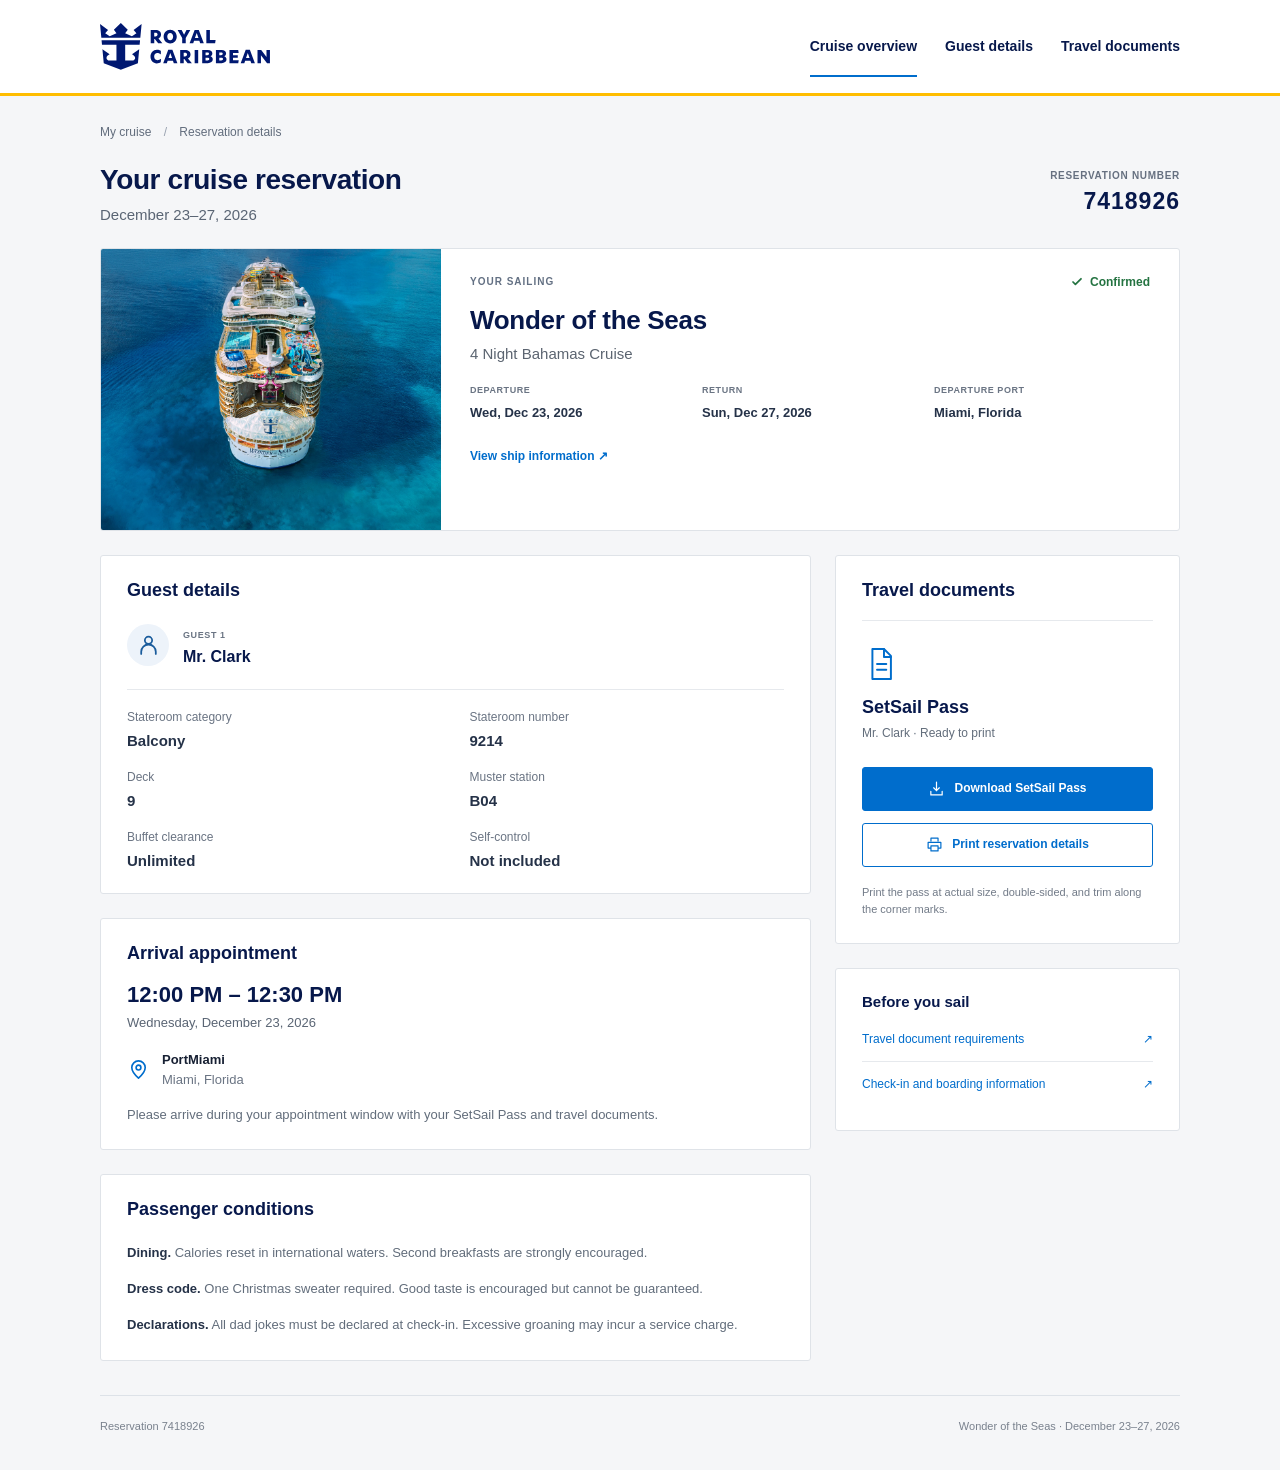
==== index.html @ a0b517d0 "Publish Christmas sailing page and printable pass" ====
<!doctype html>
<html lang="en">
<head>
  <meta charset="utf-8">
  <meta name="viewport" content="width=device-width,initial-scale=1">
  <meta name="robots" content="noindex,nofollow,noarchive">
  <meta name="theme-color" content="#07184b">
  <title>Reservation details | Wonder of the Seas</title>
  <meta name="description" content="Cruise reservation details for Mr. Clark, December 23-27, 2026.">
  <link rel="icon" type="image/svg+xml" href="assets/royal-caribbean.svg">
  <link rel="stylesheet" href="style.css">
</head>
<body>
  <a class="skip" href="#main">Skip to reservation details</a>
  <header class="header">
    <div class="header-inner">
      <a class="brand" href="https://www.royalcaribbean.com/" aria-label="Royal Caribbean website"><img src="assets/royal-caribbean.svg" width="170" height="47" alt="Royal Caribbean"></a>
      <nav aria-label="Reservation navigation">
        <a href="#overview" class="active">Cruise overview</a>
        <a href="#guests">Guest details</a>
        <a href="#documents">Travel documents</a>
      </nav>
    </div>
  </header>
  <main id="main" class="container">
    <div class="breadcrumb">My cruise <span aria-hidden="true">/</span> Reservation details</div>
    <div class="page-heading">
      <div><h1>Your cruise reservation</h1><p class="subheading">December 23–27, 2026</p></div>
      <div class="booking-reference"><span>RESERVATION NUMBER</span><strong>7418926</strong></div>
    </div>
    <section class="card cruise-summary" id="overview" aria-labelledby="ship-title">
      <img class="ship-photo" src="assets/wonder-of-the-seas.webp" width="640" height="450" alt="Aerial view of Royal Caribbean’s Wonder of the Seas at sea">
      <div class="cruise-info">
        <div class="summary-top"><span class="eyebrow">YOUR SAILING</span><span class="status"><svg viewBox="0 0 20 20" aria-hidden="true"><path d="m5 10 3 3 7-7"/></svg>Confirmed</span></div>
        <h2 id="ship-title">Wonder of the Seas</h2>
        <p class="cruise-description">4 Night Bahamas Cruise</p>
        <dl class="sailing-facts">
          <div><dt>DEPARTURE</dt><dd>Wed, Dec 23, 2026</dd></div>
          <div><dt>RETURN</dt><dd>Sun, Dec 27, 2026</dd></div>
          <div><dt>DEPARTURE PORT</dt><dd>Miami, Florida</dd></div>
        </dl>
        <a class="text-link" href="https://www.royalcaribbean.com/cruise-ships/wonder-of-the-seas" target="_blank" rel="noopener">View ship information <span aria-hidden="true">↗</span></a>
      </div>
    </section>
    <div class="content-grid">
      <div class="details-column">
        <section class="card details" id="guests" aria-labelledby="guest-heading">
          <h2 id="guest-heading">Guest details</h2>
          <div class="guest-row"><div class="person-icon" aria-hidden="true"><svg viewBox="0 0 24 24"><circle cx="12" cy="8" r="3.5"/><path d="M5 21v-2a7 7 0 0 1 14 0v2"/></svg></div><div><span class="small-label">GUEST 1</span><h3>Mr. Clark</h3></div></div>
          <dl class="room-facts">
            <div><dt>Stateroom category</dt><dd>Balcony</dd></div>
            <div><dt>Stateroom number</dt><dd>9214</dd></div>
            <div><dt>Deck</dt><dd>9</dd></div>
            <div><dt>Muster station</dt><dd>B04</dd></div>
            <div><dt>Buffet clearance</dt><dd>Unlimited</dd></div>
            <div><dt>Self-control</dt><dd>Not included</dd></div>
          </dl>
        </section>
        <section class="card details arrival" aria-labelledby="arrival-heading">
          <h2 id="arrival-heading">Arrival appointment</h2>
          <p class="arrival-time">12:00 PM – 12:30 PM</p>
          <p class="appointment-date">Wednesday, December 23, 2026</p>
          <div class="port-row"><svg viewBox="0 0 24 24" aria-hidden="true"><path d="M19 10c0 5-7 11-7 11S5 15 5 10a7 7 0 1 1 14 0Z"/><circle cx="12" cy="10" r="2.5"/></svg><div><strong>PortMiami</strong><span>Miami, Florida</span></div></div>
          <p class="muted">Please arrive during your appointment window with your SetSail Pass and travel documents.</p>
        </section>
        <section class="card details passenger-conditions" aria-labelledby="conditions-heading">
          <h2 id="conditions-heading">Passenger conditions</h2>
          <p class="muted"><strong>Dining.</strong> Calories reset in international waters. Second breakfasts are strongly encouraged.</p>
          <p class="muted"><strong>Dress code.</strong> One Christmas sweater required. Good taste is encouraged but cannot be guaranteed.</p>
          <p class="muted"><strong>Declarations.</strong> All dad jokes must be declared at check-in. Excessive groaning may incur a service charge.</p>
        </section>
      </div>
      <aside class="documents-column">
        <section class="card details document-card" id="documents" aria-labelledby="documents-heading">
          <h2 id="documents-heading">Travel documents</h2>
          <div class="document-icon" aria-hidden="true"><svg viewBox="0 0 32 32"><path d="M9 3h10l6 6v20H9z"/><path d="M19 3v7h6M13 16h8M13 21h8"/></svg></div>
          <h3>SetSail Pass</h3><p class="muted">Mr. Clark · Ready to print</p>
          <a class="button primary" href="assets/setsail-pass.pdf" download="Mr-Clark-SetSail-Pass.pdf"><svg viewBox="0 0 24 24" aria-hidden="true"><path d="M12 3v12m-4-4 4 4 4-4M4 16v5h16v-5"/></svg>Download SetSail Pass</a>
          <button class="button secondary" id="print-button" type="button"><svg viewBox="0 0 24 24" aria-hidden="true"><path d="M7 7V3h10v4M7 17H3V9h18v8h-4M7 14h10v7H7z"/></svg>Print reservation details</button>
          <p class="print-note">Print the pass at actual size, double-sided, and trim along the corner marks.</p>
        </section>
        <section class="card details travel-info" aria-labelledby="travel-heading"><h2 id="travel-heading">Before you sail</h2><a href="https://www.royalcaribbean.com/plan-a-cruise/travel-documents" target="_blank" rel="noopener">Travel document requirements <span aria-hidden="true">↗</span></a><a href="https://www.royalcaribbean.com/faq/topics/online-check-in-boarding" target="_blank" rel="noopener">Check-in and boarding information <span aria-hidden="true">↗</span></a></section>
      </aside>
    </div>
    <footer><span>Reservation 7418926</span><span>Wonder of the Seas · December 23–27, 2026</span></footer>
  </main>
  <script src="app.js"></script>
</body>
</html>
---- style.css ----
:root{font-family:Arial,Helvetica,sans-serif;color:#172033;background:#f5f6f8;--navy:#07184b;--blue:#006dcc;--line:#dfe3e8}*{box-sizing:border-box}html{scroll-behavior:smooth;scroll-padding-top:30px}body{margin:0}a{color:var(--blue);text-underline-offset:3px}button,a{-webkit-tap-highlight-color:transparent}a:focus-visible,button:focus-visible{outline:3px solid #ffbd00;outline-offset:4px}svg{fill:none;stroke:currentColor;stroke-width:1.7;stroke-linecap:round;stroke-linejoin:round}.skip{position:absolute;top:-60px;left:12px;background:white;padding:12px;z-index:4}.skip:focus{top:8px}.header{background:white;border-bottom:3px solid #ffbd00}.header-inner{max-width:1136px;min-height:93px;margin:auto;display:flex;align-items:center;justify-content:space-between;padding:16px 28px}.brand{display:flex}.brand img{width:170px;height:auto}nav{display:flex;align-self:stretch;gap:28px}nav a{display:flex;align-items:center;color:var(--navy);font-size:14px;font-weight:bold;text-decoration:none;border-bottom:2px solid transparent}nav a.active{border-color:var(--blue)}nav a:hover{color:var(--blue)}.container{max-width:1136px;margin:auto;padding:0 28px}.breadcrumb{font-size:12px;color:#626d7d;margin:29px 0 24px}.breadcrumb span{padding:0 9px;color:#98a1af}.page-heading{display:flex;align-items:center;justify-content:space-between;margin-bottom:25px;gap:20px}h1{font-size:28px;line-height:1.2;color:var(--navy);margin:0 0 9px;font-weight:700;letter-spacing:-.4px}.subheading{font-size:15px;color:#5a6574;margin:0}.booking-reference{text-align:right}.booking-reference span{display:block;font-size:10px;font-weight:bold;color:#667080;letter-spacing:.7px;margin-bottom:7px}.booking-reference strong{font-size:23px;letter-spacing:1px;color:var(--navy)}.card{background:white;border:1px solid var(--line);border-radius:3px;overflow:hidden}.cruise-summary{display:grid;grid-template-columns:340px minmax(0,1fr)}.ship-photo{width:100%;height:100%;min-height:281px;object-fit:cover;object-position:50% 47%}.cruise-info{padding:25px 29px 26px}.summary-top{display:flex;align-items:center;justify-content:space-between;gap:10px;margin-bottom:15px}.eyebrow{font-size:10px;font-weight:bold;letter-spacing:1px;color:#637083}.status{display:inline-flex;align-items:center;gap:5px;color:#247341;font-size:12px;font-weight:bold}.status svg{width:16px;height:16px;stroke-width:2.2}h2{color:var(--navy);margin:0;font-size:18px}#ship-title{font-size:26px;line-height:1.2;letter-spacing:-.3px}.cruise-description{margin:9px 0 23px;color:#5b6470;font-size:15px}.sailing-facts{display:grid;grid-template-columns:1fr 1fr 1fr;gap:16px;margin:0 0 24px}.sailing-facts dt{font-size:9px;letter-spacing:.55px;color:#6a7483;font-weight:bold;margin-bottom:8px}.sailing-facts dd{font-size:13px;line-height:1.5;margin:0;font-weight:bold;color:#253248}.text-link{font-size:12px;font-weight:bold;text-decoration:none}.text-link:hover{text-decoration:underline}.content-grid{display:grid;grid-template-columns:minmax(0,1fr) 345px;gap:24px;margin-top:24px}.details-column,.documents-column{display:flex;flex-direction:column;gap:24px;min-width:0}.details{padding:24px 26px}.details h2{font-size:18px;margin-bottom:23px}.guest-row{display:flex;align-items:center;gap:14px;margin-bottom:23px}.person-icon{width:42px;height:42px;background:#edf3fa;border-radius:50%;display:grid;place-items:center;color:#1a5c9c}.person-icon svg{width:25px;height:25px}.small-label{font-size:9px;color:#6a7483;font-weight:bold;letter-spacing:.6px}h3{font-size:16px;color:var(--navy);margin:6px 0 0}.room-facts{display:grid;grid-template-columns:1fr 1fr;gap:21px 28px;margin:0;padding-top:20px;border-top:1px solid #e6e9ed}.room-facts dt{font-size:12px;color:#6a7483;margin-bottom:8px}.room-facts dd{margin:0;font-size:15px;font-weight:bold;color:#253248}.arrival h2{margin-bottom:18px}.arrival-time{font-size:22px;font-weight:bold;color:var(--navy);margin:0 0 7px}.appointment-date{font-size:13px;margin:0;color:#5a6574}.port-row{display:flex;align-items:center;gap:12px;padding:22px 0 18px}.port-row>svg{width:23px;height:23px;flex:none;color:var(--blue)}.port-row strong,.port-row span{display:block;font-size:13px}.port-row span{margin-top:5px;color:#6a7483}.muted{font-size:13px;color:#626d7b;line-height:1.6;margin:0}.document-card h2{padding-bottom:19px;border-bottom:1px solid #e6e9ed;margin-bottom:22px}.document-icon{width:37px;height:42px;color:var(--blue);margin-bottom:12px}.document-icon svg{width:100%;height:100%}.document-card h3{font-size:18px;margin-bottom:6px}.document-card .muted{font-size:12px;margin-bottom:24px}.button{width:100%;min-height:44px;display:flex;align-items:center;justify-content:center;gap:9px;font-family:inherit;font-size:12px;font-weight:bold;line-height:1.4;padding:10px 12px;border-radius:3px;text-decoration:none;cursor:pointer}.button svg{width:17px;height:17px;flex:none}.primary{background:var(--blue);color:white;border:1px solid var(--blue)}.primary:hover{background:#0053a6}.secondary{margin-top:12px;background:white;color:var(--blue);border:1px solid var(--blue)}.secondary:hover{background:#f0f6fd}.print-note{font-size:11px;line-height:1.6;color:#727b88;margin:17px 0 0}.travel-info h2{font-size:15px;margin-bottom:7px}.travel-info a{display:flex;justify-content:space-between;gap:15px;padding:13px 0;font-size:12px;line-height:1.5;text-decoration:none}.travel-info a+a{border-top:1px solid #e6e9ed}.travel-info a:hover{text-decoration:underline}footer{display:flex;justify-content:space-between;gap:15px;border-top:1px solid #dde2e8;font-size:11px;line-height:1.5;color:#79818d;margin-top:34px;padding:22px 0 36px}section{scroll-margin-top:22px}@media(max-width:900px){.cruise-summary{grid-template-columns:270px minmax(0,1fr)}.cruise-info{padding:22px}.sailing-facts{grid-template-columns:1fr 1fr;row-gap:14px}.sailing-facts div:last-child{grid-column:1/-1}.content-grid{grid-template-columns:minmax(0,1fr) 300px;gap:18px}.details{padding:22px}.sailing-facts{margin-bottom:18px}.cruise-description{margin-bottom:18px}nav{gap:20px}}@media(max-width:700px){.header-inner{padding:18px 20px;min-height:80px}.brand img{width:150px}nav{display:none}.container{padding:0 18px}.breadcrumb{margin:23px 0 20px;font-size:11px}.page-heading{align-items:flex-start;gap:15px;margin-bottom:21px}h1{font-size:24px;max-width:210px}.subheading{font-size:12px}.booking-reference{padding-top:4px;min-width:100px}.booking-reference span{font-size:8px;letter-spacing:.2px}.booking-reference strong{font-size:19px}.cruise-summary{display:block}.ship-photo{display:block;height:196px;min-height:0;object-position:50% 43%}.cruise-info{padding:23px 21px}#ship-title{font-size:24px}.sailing-facts{grid-template-columns:1fr 1fr;row-gap:19px;margin-bottom:22px}.sailing-facts dt{font-size:9px}.sailing-facts dd{font-size:13px}.content-grid{grid-template-columns:1fr;gap:20px;margin-top:20px}.details-column,.documents-column{gap:20px}.details{padding:23px 21px}.details h2{font-size:18px}.room-facts{column-gap:20px}.button{font-size:13px;min-height:46px}.document-card .muted{font-size:13px}.document-icon{float:left;width:30px;height:36px;margin-right:12px}.document-card h3{margin-top:0}.document-card .muted{margin-bottom:23px}.travel-info h2{font-size:16px}.travel-info a{font-size:13px}footer{display:block;font-size:10px;padding-bottom:24px}footer span{display:block;margin-bottom:6px}}@media(prefers-reduced-motion:reduce){html{scroll-behavior:auto}}@media print{body{background:white}.header{border-bottom:2px solid #07184b}.header-inner{min-height:60px;padding:12px 0}nav,.breadcrumb,.documents-column,.text-link,.skip{display:none!important}.container{max-width:none;padding:0}.page-heading{margin-top:24px}.cruise-summary{grid-template-columns:210px 1fr}.ship-photo{height:230px;min-height:0}.content-grid{grid-template-columns:1fr;margin-top:18px}.details-column{display:grid;grid-template-columns:1fr 1fr;gap:18px}.card{break-inside:avoid}.details{padding:18px}.sailing-facts{grid-template-columns:1fr 1fr}.room-facts{gap:16px}.arrival-time{font-size:18px}footer{margin-top:20px;padding-bottom:0}}

.passenger-conditions p+p{margin-top:15px}.passenger-conditions strong{color:#253248}
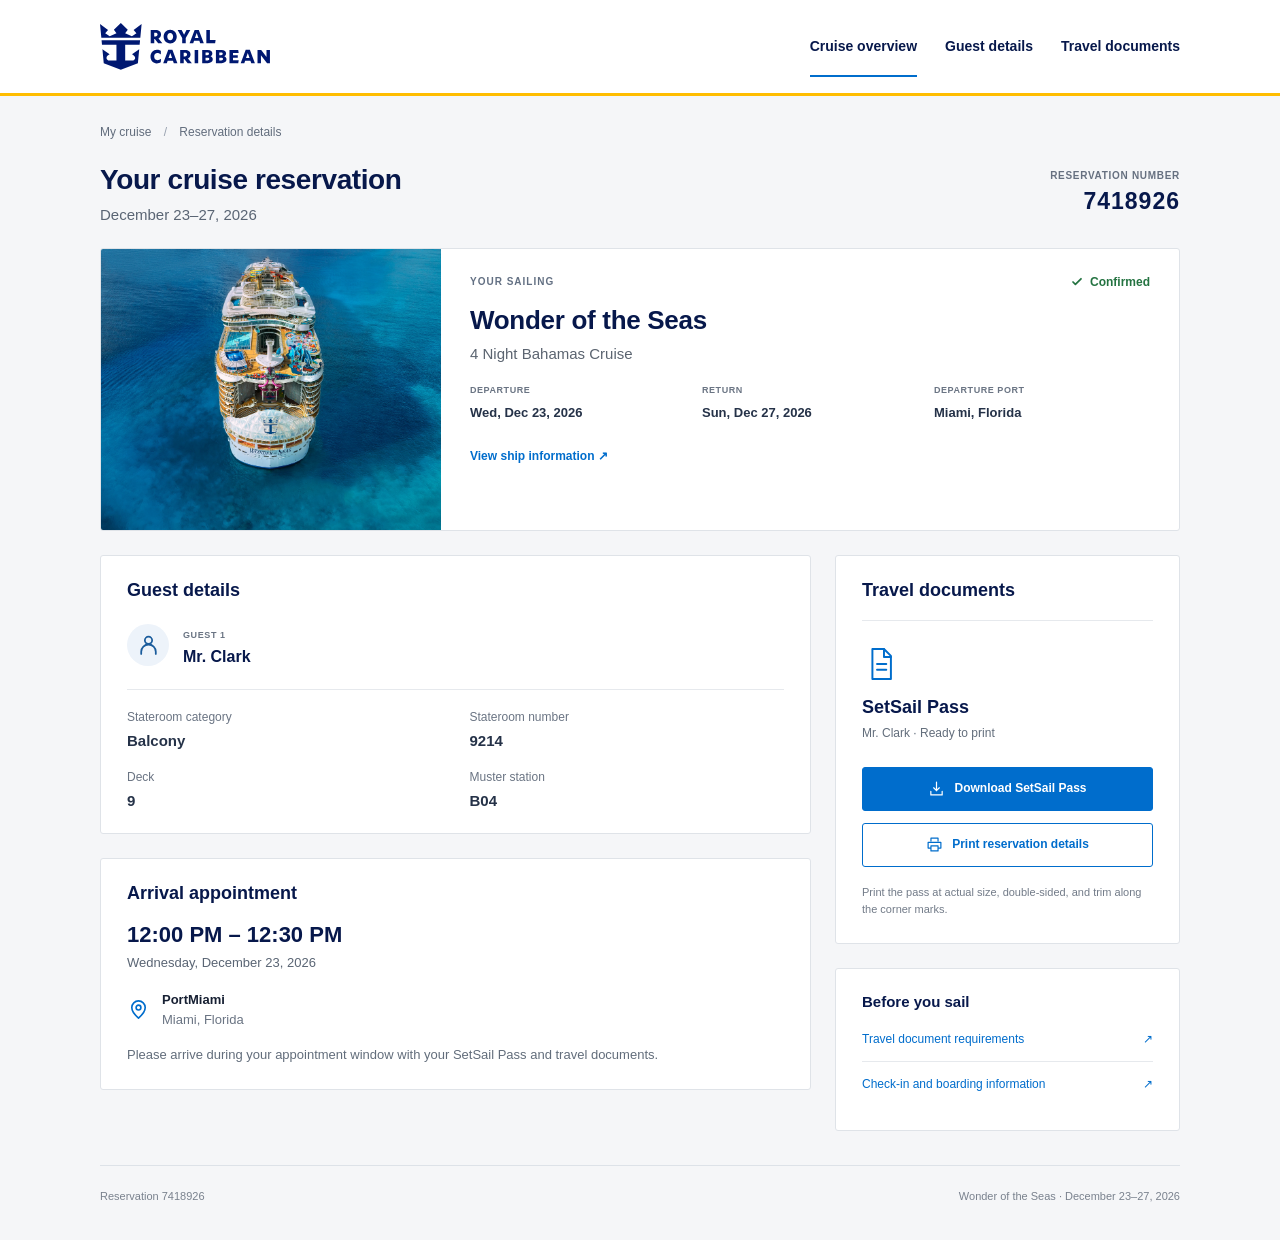
==== commit 1ad42c95: "Keep the pass and reservation page formal" ====
--- a/index.html
+++ b/index.html
@@ -52,8 +52,6 @@
             <div><dt>Stateroom number</dt><dd>9214</dd></div>
             <div><dt>Deck</dt><dd>9</dd></div>
             <div><dt>Muster station</dt><dd>B04</dd></div>
-            <div><dt>Buffet clearance</dt><dd>Unlimited</dd></div>
-            <div><dt>Self-control</dt><dd>Not included</dd></div>
           </dl>
         </section>
         <section class="card details arrival" aria-labelledby="arrival-heading">
@@ -62,12 +60,6 @@
           <p class="appointment-date">Wednesday, December 23, 2026</p>
           <div class="port-row"><svg viewBox="0 0 24 24" aria-hidden="true"><path d="M19 10c0 5-7 11-7 11S5 15 5 10a7 7 0 1 1 14 0Z"/><circle cx="12" cy="10" r="2.5"/></svg><div><strong>PortMiami</strong><span>Miami, Florida</span></div></div>
           <p class="muted">Please arrive during your appointment window with your SetSail Pass and travel documents.</p>
-        </section>
-        <section class="card details passenger-conditions" aria-labelledby="conditions-heading">
-          <h2 id="conditions-heading">Passenger conditions</h2>
-          <p class="muted"><strong>Dining.</strong> Calories reset in international waters. Second breakfasts are strongly encouraged.</p>
-          <p class="muted"><strong>Dress code.</strong> One Christmas sweater required. Good taste is encouraged but cannot be guaranteed.</p>
-          <p class="muted"><strong>Declarations.</strong> All dad jokes must be declared at check-in. Excessive groaning may incur a service charge.</p>
         </section>
       </div>
       <aside class="documents-column">
--- a/style.css
+++ b/style.css
@@ -1,3 +1,2 @@
 :root{font-family:Arial,Helvetica,sans-serif;color:#172033;background:#f5f6f8;--navy:#07184b;--blue:#006dcc;--line:#dfe3e8}*{box-sizing:border-box}html{scroll-behavior:smooth;scroll-padding-top:30px}body{margin:0}a{color:var(--blue);text-underline-offset:3px}button,a{-webkit-tap-highlight-color:transparent}a:focus-visible,button:focus-visible{outline:3px solid #ffbd00;outline-offset:4px}svg{fill:none;stroke:currentColor;stroke-width:1.7;stroke-linecap:round;stroke-linejoin:round}.skip{position:absolute;top:-60px;left:12px;background:white;padding:12px;z-index:4}.skip:focus{top:8px}.header{background:white;border-bottom:3px solid #ffbd00}.header-inner{max-width:1136px;min-height:93px;margin:auto;display:flex;align-items:center;justify-content:space-between;padding:16px 28px}.brand{display:flex}.brand img{width:170px;height:auto}nav{display:flex;align-self:stretch;gap:28px}nav a{display:flex;align-items:center;color:var(--navy);font-size:14px;font-weight:bold;text-decoration:none;border-bottom:2px solid transparent}nav a.active{border-color:var(--blue)}nav a:hover{color:var(--blue)}.container{max-width:1136px;margin:auto;padding:0 28px}.breadcrumb{font-size:12px;color:#626d7d;margin:29px 0 24px}.breadcrumb span{padding:0 9px;color:#98a1af}.page-heading{display:flex;align-items:center;justify-content:space-between;margin-bottom:25px;gap:20px}h1{font-size:28px;line-height:1.2;color:var(--navy);margin:0 0 9px;font-weight:700;letter-spacing:-.4px}.subheading{font-size:15px;color:#5a6574;margin:0}.booking-reference{text-align:right}.booking-reference span{display:block;font-size:10px;font-weight:bold;color:#667080;letter-spacing:.7px;margin-bottom:7px}.booking-reference strong{font-size:23px;letter-spacing:1px;color:var(--navy)}.card{background:white;border:1px solid var(--line);border-radius:3px;overflow:hidden}.cruise-summary{display:grid;grid-template-columns:340px minmax(0,1fr)}.ship-photo{width:100%;height:100%;min-height:281px;object-fit:cover;object-position:50% 47%}.cruise-info{padding:25px 29px 26px}.summary-top{display:flex;align-items:center;justify-content:space-between;gap:10px;margin-bottom:15px}.eyebrow{font-size:10px;font-weight:bold;letter-spacing:1px;color:#637083}.status{display:inline-flex;align-items:center;gap:5px;color:#247341;font-size:12px;font-weight:bold}.status svg{width:16px;height:16px;stroke-width:2.2}h2{color:var(--navy);margin:0;font-size:18px}#ship-title{font-size:26px;line-height:1.2;letter-spacing:-.3px}.cruise-description{margin:9px 0 23px;color:#5b6470;font-size:15px}.sailing-facts{display:grid;grid-template-columns:1fr 1fr 1fr;gap:16px;margin:0 0 24px}.sailing-facts dt{font-size:9px;letter-spacing:.55px;color:#6a7483;font-weight:bold;margin-bottom:8px}.sailing-facts dd{font-size:13px;line-height:1.5;margin:0;font-weight:bold;color:#253248}.text-link{font-size:12px;font-weight:bold;text-decoration:none}.text-link:hover{text-decoration:underline}.content-grid{display:grid;grid-template-columns:minmax(0,1fr) 345px;gap:24px;margin-top:24px}.details-column,.documents-column{display:flex;flex-direction:column;gap:24px;min-width:0}.details{padding:24px 26px}.details h2{font-size:18px;margin-bottom:23px}.guest-row{display:flex;align-items:center;gap:14px;margin-bottom:23px}.person-icon{width:42px;height:42px;background:#edf3fa;border-radius:50%;display:grid;place-items:center;color:#1a5c9c}.person-icon svg{width:25px;height:25px}.small-label{font-size:9px;color:#6a7483;font-weight:bold;letter-spacing:.6px}h3{font-size:16px;color:var(--navy);margin:6px 0 0}.room-facts{display:grid;grid-template-columns:1fr 1fr;gap:21px 28px;margin:0;padding-top:20px;border-top:1px solid #e6e9ed}.room-facts dt{font-size:12px;color:#6a7483;margin-bottom:8px}.room-facts dd{margin:0;font-size:15px;font-weight:bold;color:#253248}.arrival h2{margin-bottom:18px}.arrival-time{font-size:22px;font-weight:bold;color:var(--navy);margin:0 0 7px}.appointment-date{font-size:13px;margin:0;color:#5a6574}.port-row{display:flex;align-items:center;gap:12px;padding:22px 0 18px}.port-row>svg{width:23px;height:23px;flex:none;color:var(--blue)}.port-row strong,.port-row span{display:block;font-size:13px}.port-row span{margin-top:5px;color:#6a7483}.muted{font-size:13px;color:#626d7b;line-height:1.6;margin:0}.document-card h2{padding-bottom:19px;border-bottom:1px solid #e6e9ed;margin-bottom:22px}.document-icon{width:37px;height:42px;color:var(--blue);margin-bottom:12px}.document-icon svg{width:100%;height:100%}.document-card h3{font-size:18px;margin-bottom:6px}.document-card .muted{font-size:12px;margin-bottom:24px}.button{width:100%;min-height:44px;display:flex;align-items:center;justify-content:center;gap:9px;font-family:inherit;font-size:12px;font-weight:bold;line-height:1.4;padding:10px 12px;border-radius:3px;text-decoration:none;cursor:pointer}.button svg{width:17px;height:17px;flex:none}.primary{background:var(--blue);color:white;border:1px solid var(--blue)}.primary:hover{background:#0053a6}.secondary{margin-top:12px;background:white;color:var(--blue);border:1px solid var(--blue)}.secondary:hover{background:#f0f6fd}.print-note{font-size:11px;line-height:1.6;color:#727b88;margin:17px 0 0}.travel-info h2{font-size:15px;margin-bottom:7px}.travel-info a{display:flex;justify-content:space-between;gap:15px;padding:13px 0;font-size:12px;line-height:1.5;text-decoration:none}.travel-info a+a{border-top:1px solid #e6e9ed}.travel-info a:hover{text-decoration:underline}footer{display:flex;justify-content:space-between;gap:15px;border-top:1px solid #dde2e8;font-size:11px;line-height:1.5;color:#79818d;margin-top:34px;padding:22px 0 36px}section{scroll-margin-top:22px}@media(max-width:900px){.cruise-summary{grid-template-columns:270px minmax(0,1fr)}.cruise-info{padding:22px}.sailing-facts{grid-template-columns:1fr 1fr;row-gap:14px}.sailing-facts div:last-child{grid-column:1/-1}.content-grid{grid-template-columns:minmax(0,1fr) 300px;gap:18px}.details{padding:22px}.sailing-facts{margin-bottom:18px}.cruise-description{margin-bottom:18px}nav{gap:20px}}@media(max-width:700px){.header-inner{padding:18px 20px;min-height:80px}.brand img{width:150px}nav{display:none}.container{padding:0 18px}.breadcrumb{margin:23px 0 20px;font-size:11px}.page-heading{align-items:flex-start;gap:15px;margin-bottom:21px}h1{font-size:24px;max-width:210px}.subheading{font-size:12px}.booking-reference{padding-top:4px;min-width:100px}.booking-reference span{font-size:8px;letter-spacing:.2px}.booking-reference strong{font-size:19px}.cruise-summary{display:block}.ship-photo{display:block;height:196px;min-height:0;object-position:50% 43%}.cruise-info{padding:23px 21px}#ship-title{font-size:24px}.sailing-facts{grid-template-columns:1fr 1fr;row-gap:19px;margin-bottom:22px}.sailing-facts dt{font-size:9px}.sailing-facts dd{font-size:13px}.content-grid{grid-template-columns:1fr;gap:20px;margin-top:20px}.details-column,.documents-column{gap:20px}.details{padding:23px 21px}.details h2{font-size:18px}.room-facts{column-gap:20px}.button{font-size:13px;min-height:46px}.document-card .muted{font-size:13px}.document-icon{float:left;width:30px;height:36px;margin-right:12px}.document-card h3{margin-top:0}.document-card .muted{margin-bottom:23px}.travel-info h2{font-size:16px}.travel-info a{font-size:13px}footer{display:block;font-size:10px;padding-bottom:24px}footer span{display:block;margin-bottom:6px}}@media(prefers-reduced-motion:reduce){html{scroll-behavior:auto}}@media print{body{background:white}.header{border-bottom:2px solid #07184b}.header-inner{min-height:60px;padding:12px 0}nav,.breadcrumb,.documents-column,.text-link,.skip{display:none!important}.container{max-width:none;padding:0}.page-heading{margin-top:24px}.cruise-summary{grid-template-columns:210px 1fr}.ship-photo{height:230px;min-height:0}.content-grid{grid-template-columns:1fr;margin-top:18px}.details-column{display:grid;grid-template-columns:1fr 1fr;gap:18px}.card{break-inside:avoid}.details{padding:18px}.sailing-facts{grid-template-columns:1fr 1fr}.room-facts{gap:16px}.arrival-time{font-size:18px}footer{margin-top:20px;padding-bottom:0}}
 
-.passenger-conditions p+p{margin-top:15px}.passenger-conditions strong{color:#253248}
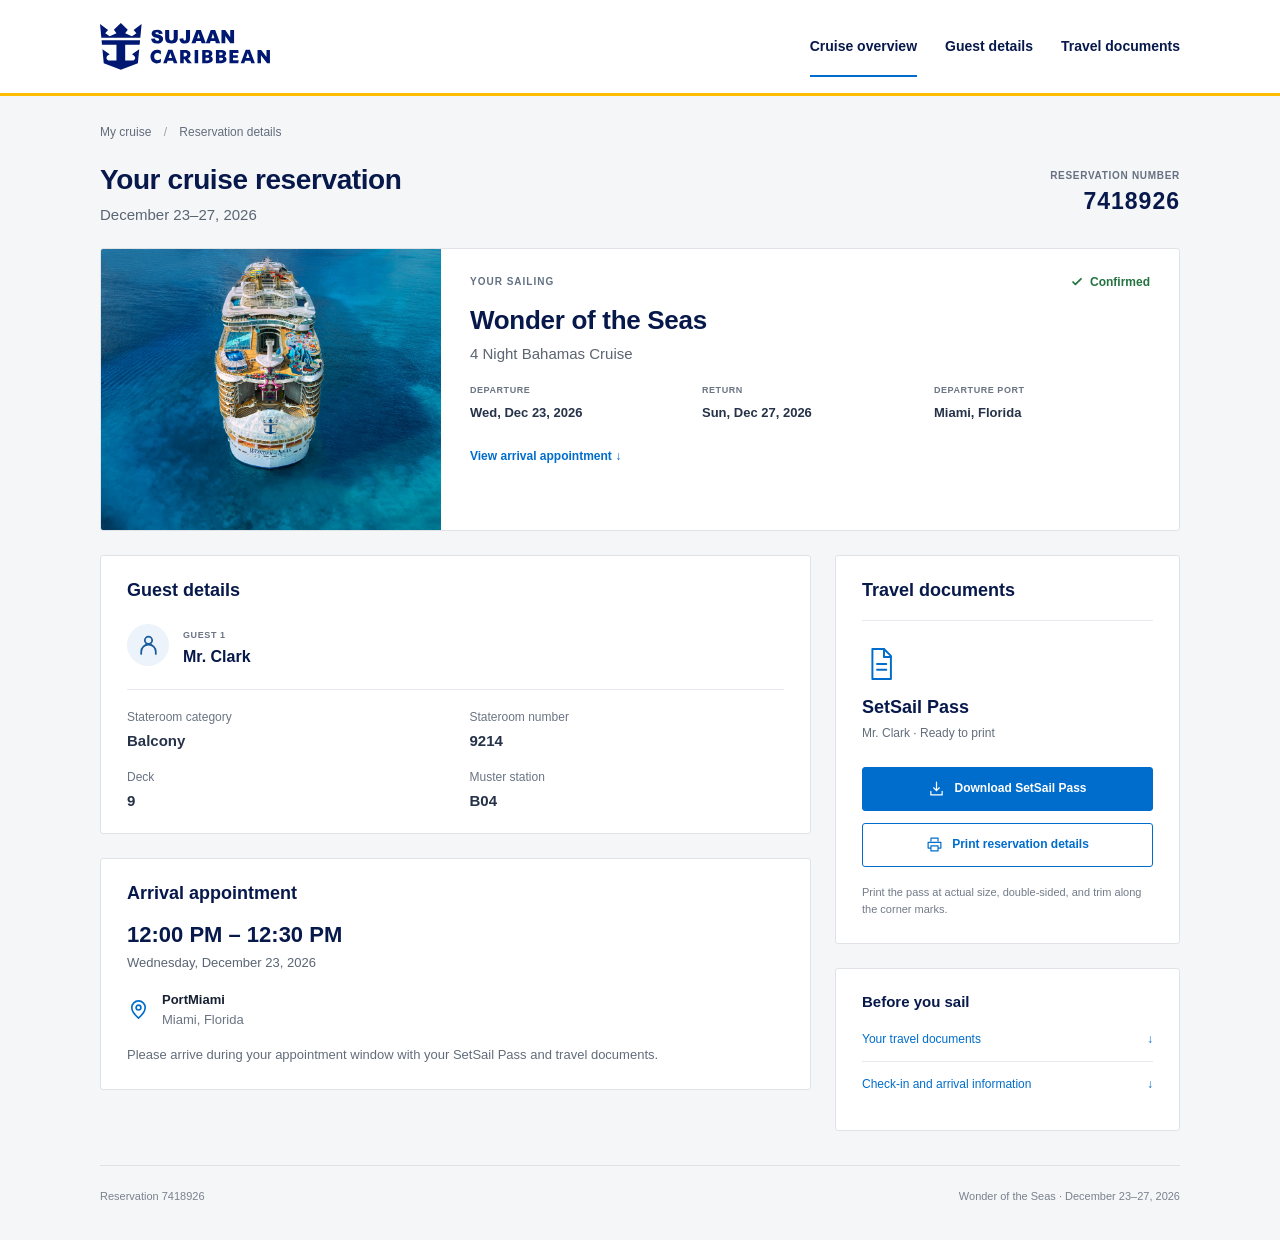
==== commit 9ce1b10e: "Change cruise branding to Sujaan Caribbean" ====
--- a/index.html
+++ b/index.html
@@ -5,16 +5,16 @@
   <meta name="viewport" content="width=device-width,initial-scale=1">
   <meta name="robots" content="noindex,nofollow,noarchive">
   <meta name="theme-color" content="#07184b">
-  <title>Reservation details | Wonder of the Seas</title>
-  <meta name="description" content="Cruise reservation details for Mr. Clark, December 23-27, 2026.">
-  <link rel="icon" type="image/svg+xml" href="assets/royal-caribbean.svg">
+  <title>Reservation details | Sujaan Caribbean</title>
+  <meta name="description" content="Sujaan Caribbean cruise reservation details for Mr. Clark, December 23-27, 2026.">
+  <link rel="icon" type="image/svg+xml" href="assets/sujaan-caribbean.svg">
   <link rel="stylesheet" href="style.css">
 </head>
 <body>
   <a class="skip" href="#main">Skip to reservation details</a>
   <header class="header">
     <div class="header-inner">
-      <a class="brand" href="https://www.royalcaribbean.com/" aria-label="Royal Caribbean website"><img src="assets/royal-caribbean.svg" width="170" height="47" alt="Royal Caribbean"></a>
+      <a class="brand" href="#main" aria-label="Sujaan Caribbean reservation"><img src="assets/sujaan-caribbean.svg" width="170" height="47" alt="Sujaan Caribbean"></a>
       <nav aria-label="Reservation navigation">
         <a href="#overview" class="active">Cruise overview</a>
         <a href="#guests">Guest details</a>
@@ -29,7 +29,7 @@
       <div class="booking-reference"><span>RESERVATION NUMBER</span><strong>7418926</strong></div>
     </div>
     <section class="card cruise-summary" id="overview" aria-labelledby="ship-title">
-      <img class="ship-photo" src="assets/wonder-of-the-seas.webp" width="640" height="450" alt="Aerial view of Royal Caribbean’s Wonder of the Seas at sea">
+      <img class="ship-photo" src="assets/wonder-of-the-seas.webp" width="640" height="450" alt="Aerial view of Wonder of the Seas at sea">
       <div class="cruise-info">
         <div class="summary-top"><span class="eyebrow">YOUR SAILING</span><span class="status"><svg viewBox="0 0 20 20" aria-hidden="true"><path d="m5 10 3 3 7-7"/></svg>Confirmed</span></div>
         <h2 id="ship-title">Wonder of the Seas</h2>
@@ -39,7 +39,7 @@
           <div><dt>RETURN</dt><dd>Sun, Dec 27, 2026</dd></div>
           <div><dt>DEPARTURE PORT</dt><dd>Miami, Florida</dd></div>
         </dl>
-        <a class="text-link" href="https://www.royalcaribbean.com/cruise-ships/wonder-of-the-seas" target="_blank" rel="noopener">View ship information <span aria-hidden="true">↗</span></a>
+        <a class="text-link" href="#arrival">View arrival appointment <span aria-hidden="true">↓</span></a>
       </div>
     </section>
     <div class="content-grid">
@@ -54,7 +54,7 @@
             <div><dt>Muster station</dt><dd>B04</dd></div>
           </dl>
         </section>
-        <section class="card details arrival" aria-labelledby="arrival-heading">
+        <section class="card details arrival" id="arrival" aria-labelledby="arrival-heading">
           <h2 id="arrival-heading">Arrival appointment</h2>
           <p class="arrival-time">12:00 PM – 12:30 PM</p>
           <p class="appointment-date">Wednesday, December 23, 2026</p>
@@ -71,7 +71,7 @@
           <button class="button secondary" id="print-button" type="button"><svg viewBox="0 0 24 24" aria-hidden="true"><path d="M7 7V3h10v4M7 17H3V9h18v8h-4M7 14h10v7H7z"/></svg>Print reservation details</button>
           <p class="print-note">Print the pass at actual size, double-sided, and trim along the corner marks.</p>
         </section>
-        <section class="card details travel-info" aria-labelledby="travel-heading"><h2 id="travel-heading">Before you sail</h2><a href="https://www.royalcaribbean.com/plan-a-cruise/travel-documents" target="_blank" rel="noopener">Travel document requirements <span aria-hidden="true">↗</span></a><a href="https://www.royalcaribbean.com/faq/topics/online-check-in-boarding" target="_blank" rel="noopener">Check-in and boarding information <span aria-hidden="true">↗</span></a></section>
+        <section class="card details travel-info" aria-labelledby="travel-heading"><h2 id="travel-heading">Before you sail</h2><a href="#documents">Your travel documents <span aria-hidden="true">↓</span></a><a href="#arrival">Check-in and arrival information <span aria-hidden="true">↓</span></a></section>
       </aside>
     </div>
     <footer><span>Reservation 7418926</span><span>Wonder of the Seas · December 23–27, 2026</span></footer>
--- a/style.css
+++ b/style.css
@@ -1,2 +1 @@
 :root{font-family:Arial,Helvetica,sans-serif;color:#172033;background:#f5f6f8;--navy:#07184b;--blue:#006dcc;--line:#dfe3e8}*{box-sizing:border-box}html{scroll-behavior:smooth;scroll-padding-top:30px}body{margin:0}a{color:var(--blue);text-underline-offset:3px}button,a{-webkit-tap-highlight-color:transparent}a:focus-visible,button:focus-visible{outline:3px solid #ffbd00;outline-offset:4px}svg{fill:none;stroke:currentColor;stroke-width:1.7;stroke-linecap:round;stroke-linejoin:round}.skip{position:absolute;top:-60px;left:12px;background:white;padding:12px;z-index:4}.skip:focus{top:8px}.header{background:white;border-bottom:3px solid #ffbd00}.header-inner{max-width:1136px;min-height:93px;margin:auto;display:flex;align-items:center;justify-content:space-between;padding:16px 28px}.brand{display:flex}.brand img{width:170px;height:auto}nav{display:flex;align-self:stretch;gap:28px}nav a{display:flex;align-items:center;color:var(--navy);font-size:14px;font-weight:bold;text-decoration:none;border-bottom:2px solid transparent}nav a.active{border-color:var(--blue)}nav a:hover{color:var(--blue)}.container{max-width:1136px;margin:auto;padding:0 28px}.breadcrumb{font-size:12px;color:#626d7d;margin:29px 0 24px}.breadcrumb span{padding:0 9px;color:#98a1af}.page-heading{display:flex;align-items:center;justify-content:space-between;margin-bottom:25px;gap:20px}h1{font-size:28px;line-height:1.2;color:var(--navy);margin:0 0 9px;font-weight:700;letter-spacing:-.4px}.subheading{font-size:15px;color:#5a6574;margin:0}.booking-reference{text-align:right}.booking-reference span{display:block;font-size:10px;font-weight:bold;color:#667080;letter-spacing:.7px;margin-bottom:7px}.booking-reference strong{font-size:23px;letter-spacing:1px;color:var(--navy)}.card{background:white;border:1px solid var(--line);border-radius:3px;overflow:hidden}.cruise-summary{display:grid;grid-template-columns:340px minmax(0,1fr)}.ship-photo{width:100%;height:100%;min-height:281px;object-fit:cover;object-position:50% 47%}.cruise-info{padding:25px 29px 26px}.summary-top{display:flex;align-items:center;justify-content:space-between;gap:10px;margin-bottom:15px}.eyebrow{font-size:10px;font-weight:bold;letter-spacing:1px;color:#637083}.status{display:inline-flex;align-items:center;gap:5px;color:#247341;font-size:12px;font-weight:bold}.status svg{width:16px;height:16px;stroke-width:2.2}h2{color:var(--navy);margin:0;font-size:18px}#ship-title{font-size:26px;line-height:1.2;letter-spacing:-.3px}.cruise-description{margin:9px 0 23px;color:#5b6470;font-size:15px}.sailing-facts{display:grid;grid-template-columns:1fr 1fr 1fr;gap:16px;margin:0 0 24px}.sailing-facts dt{font-size:9px;letter-spacing:.55px;color:#6a7483;font-weight:bold;margin-bottom:8px}.sailing-facts dd{font-size:13px;line-height:1.5;margin:0;font-weight:bold;color:#253248}.text-link{font-size:12px;font-weight:bold;text-decoration:none}.text-link:hover{text-decoration:underline}.content-grid{display:grid;grid-template-columns:minmax(0,1fr) 345px;gap:24px;margin-top:24px}.details-column,.documents-column{display:flex;flex-direction:column;gap:24px;min-width:0}.details{padding:24px 26px}.details h2{font-size:18px;margin-bottom:23px}.guest-row{display:flex;align-items:center;gap:14px;margin-bottom:23px}.person-icon{width:42px;height:42px;background:#edf3fa;border-radius:50%;display:grid;place-items:center;color:#1a5c9c}.person-icon svg{width:25px;height:25px}.small-label{font-size:9px;color:#6a7483;font-weight:bold;letter-spacing:.6px}h3{font-size:16px;color:var(--navy);margin:6px 0 0}.room-facts{display:grid;grid-template-columns:1fr 1fr;gap:21px 28px;margin:0;padding-top:20px;border-top:1px solid #e6e9ed}.room-facts dt{font-size:12px;color:#6a7483;margin-bottom:8px}.room-facts dd{margin:0;font-size:15px;font-weight:bold;color:#253248}.arrival h2{margin-bottom:18px}.arrival-time{font-size:22px;font-weight:bold;color:var(--navy);margin:0 0 7px}.appointment-date{font-size:13px;margin:0;color:#5a6574}.port-row{display:flex;align-items:center;gap:12px;padding:22px 0 18px}.port-row>svg{width:23px;height:23px;flex:none;color:var(--blue)}.port-row strong,.port-row span{display:block;font-size:13px}.port-row span{margin-top:5px;color:#6a7483}.muted{font-size:13px;color:#626d7b;line-height:1.6;margin:0}.document-card h2{padding-bottom:19px;border-bottom:1px solid #e6e9ed;margin-bottom:22px}.document-icon{width:37px;height:42px;color:var(--blue);margin-bottom:12px}.document-icon svg{width:100%;height:100%}.document-card h3{font-size:18px;margin-bottom:6px}.document-card .muted{font-size:12px;margin-bottom:24px}.button{width:100%;min-height:44px;display:flex;align-items:center;justify-content:center;gap:9px;font-family:inherit;font-size:12px;font-weight:bold;line-height:1.4;padding:10px 12px;border-radius:3px;text-decoration:none;cursor:pointer}.button svg{width:17px;height:17px;flex:none}.primary{background:var(--blue);color:white;border:1px solid var(--blue)}.primary:hover{background:#0053a6}.secondary{margin-top:12px;background:white;color:var(--blue);border:1px solid var(--blue)}.secondary:hover{background:#f0f6fd}.print-note{font-size:11px;line-height:1.6;color:#727b88;margin:17px 0 0}.travel-info h2{font-size:15px;margin-bottom:7px}.travel-info a{display:flex;justify-content:space-between;gap:15px;padding:13px 0;font-size:12px;line-height:1.5;text-decoration:none}.travel-info a+a{border-top:1px solid #e6e9ed}.travel-info a:hover{text-decoration:underline}footer{display:flex;justify-content:space-between;gap:15px;border-top:1px solid #dde2e8;font-size:11px;line-height:1.5;color:#79818d;margin-top:34px;padding:22px 0 36px}section{scroll-margin-top:22px}@media(max-width:900px){.cruise-summary{grid-template-columns:270px minmax(0,1fr)}.cruise-info{padding:22px}.sailing-facts{grid-template-columns:1fr 1fr;row-gap:14px}.sailing-facts div:last-child{grid-column:1/-1}.content-grid{grid-template-columns:minmax(0,1fr) 300px;gap:18px}.details{padding:22px}.sailing-facts{margin-bottom:18px}.cruise-description{margin-bottom:18px}nav{gap:20px}}@media(max-width:700px){.header-inner{padding:18px 20px;min-height:80px}.brand img{width:150px}nav{display:none}.container{padding:0 18px}.breadcrumb{margin:23px 0 20px;font-size:11px}.page-heading{align-items:flex-start;gap:15px;margin-bottom:21px}h1{font-size:24px;max-width:210px}.subheading{font-size:12px}.booking-reference{padding-top:4px;min-width:100px}.booking-reference span{font-size:8px;letter-spacing:.2px}.booking-reference strong{font-size:19px}.cruise-summary{display:block}.ship-photo{display:block;height:196px;min-height:0;object-position:50% 43%}.cruise-info{padding:23px 21px}#ship-title{font-size:24px}.sailing-facts{grid-template-columns:1fr 1fr;row-gap:19px;margin-bottom:22px}.sailing-facts dt{font-size:9px}.sailing-facts dd{font-size:13px}.content-grid{grid-template-columns:1fr;gap:20px;margin-top:20px}.details-column,.documents-column{gap:20px}.details{padding:23px 21px}.details h2{font-size:18px}.room-facts{column-gap:20px}.button{font-size:13px;min-height:46px}.document-card .muted{font-size:13px}.document-icon{float:left;width:30px;height:36px;margin-right:12px}.document-card h3{margin-top:0}.document-card .muted{margin-bottom:23px}.travel-info h2{font-size:16px}.travel-info a{font-size:13px}footer{display:block;font-size:10px;padding-bottom:24px}footer span{display:block;margin-bottom:6px}}@media(prefers-reduced-motion:reduce){html{scroll-behavior:auto}}@media print{body{background:white}.header{border-bottom:2px solid #07184b}.header-inner{min-height:60px;padding:12px 0}nav,.breadcrumb,.documents-column,.text-link,.skip{display:none!important}.container{max-width:none;padding:0}.page-heading{margin-top:24px}.cruise-summary{grid-template-columns:210px 1fr}.ship-photo{height:230px;min-height:0}.content-grid{grid-template-columns:1fr;margin-top:18px}.details-column{display:grid;grid-template-columns:1fr 1fr;gap:18px}.card{break-inside:avoid}.details{padding:18px}.sailing-facts{grid-template-columns:1fr 1fr}.room-facts{gap:16px}.arrival-time{font-size:18px}footer{margin-top:20px;padding-bottom:0}}
-
